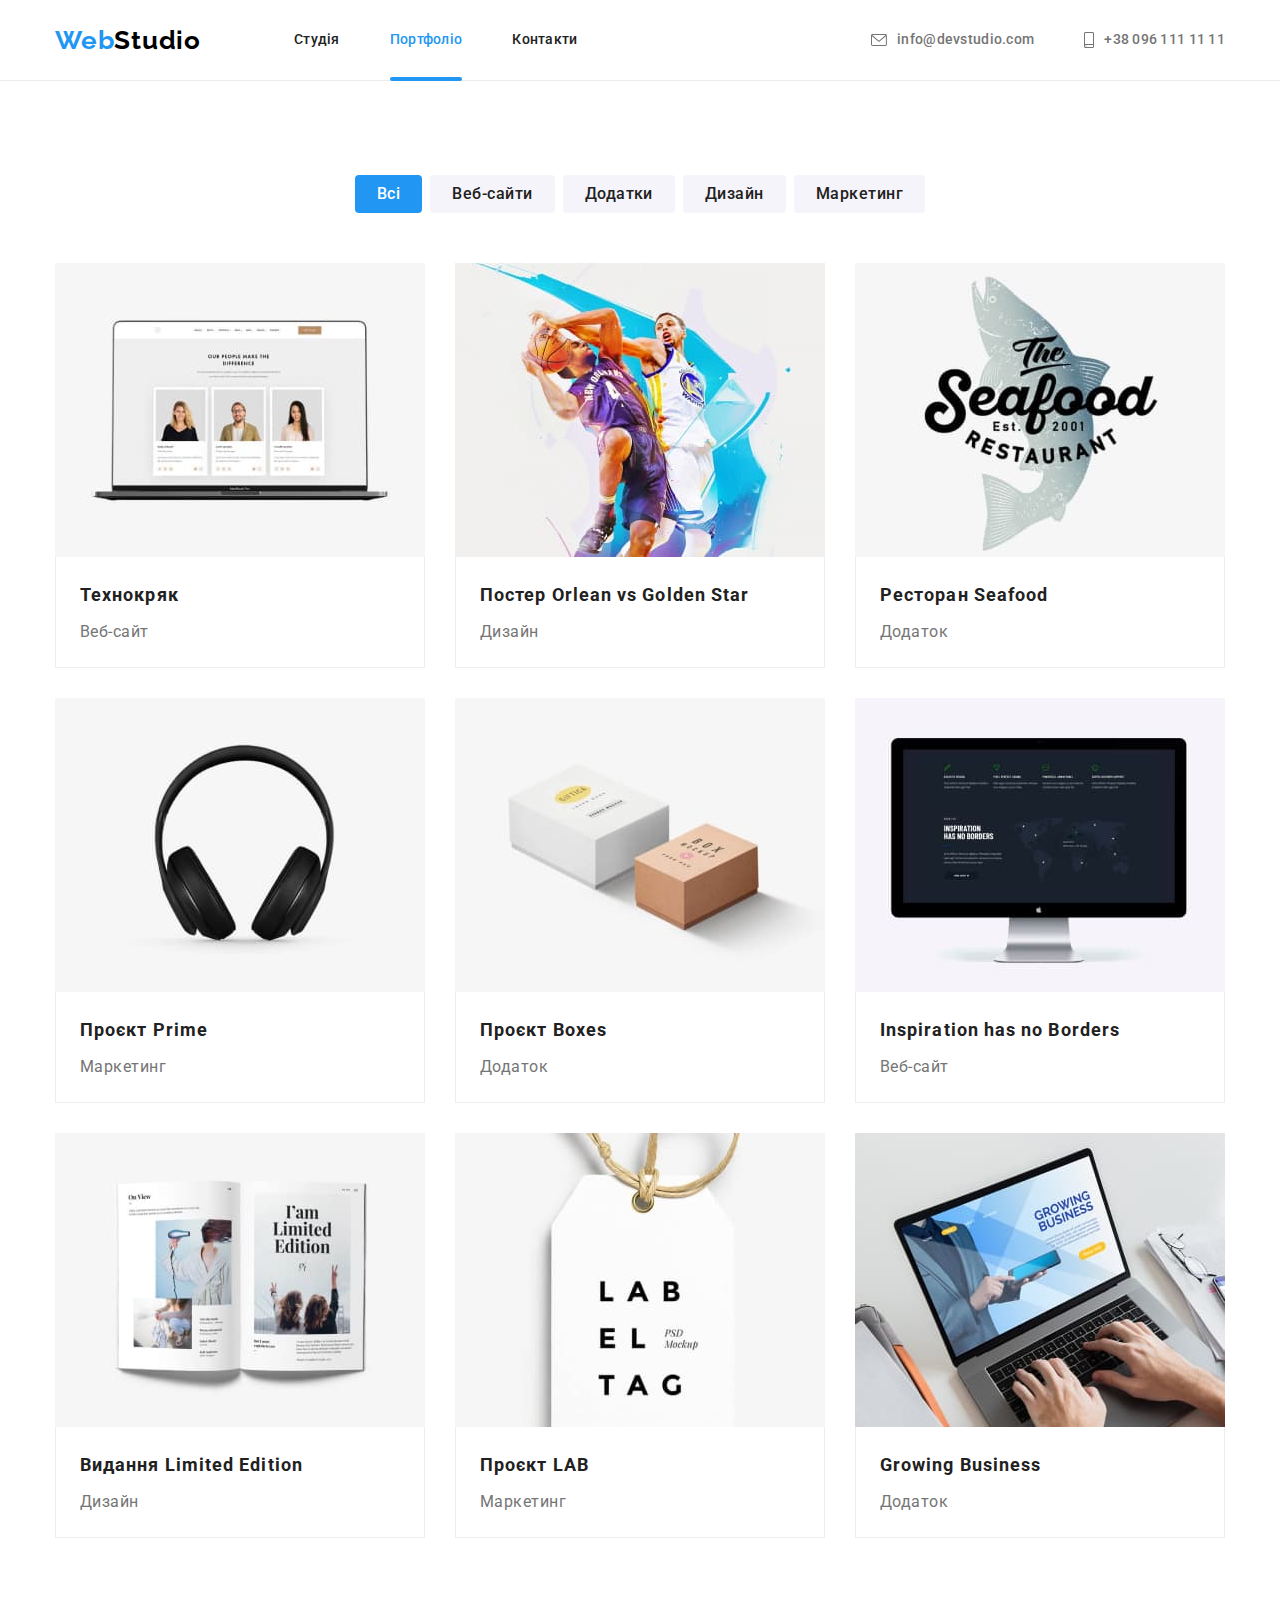
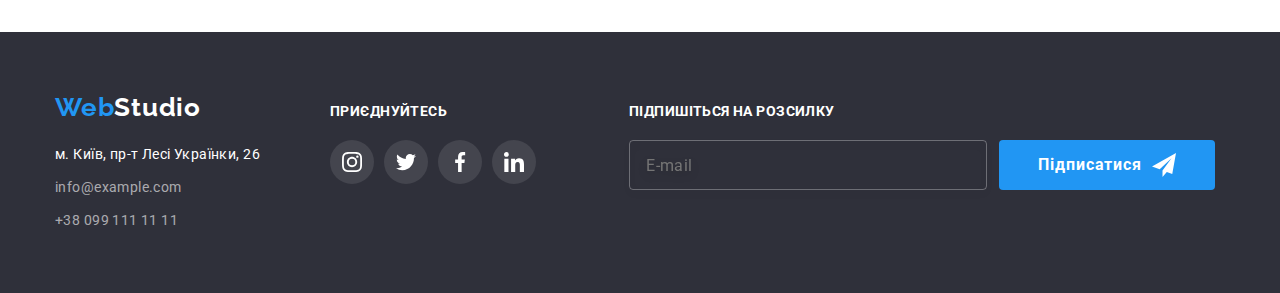
==== portfolio.html @ 273ee9b4 "HW6-v1" ====
<!DOCTYPE html>
<html lang="uk">
  <head>
    <meta charset="UTF-8" />
    <meta http-equiv="X-UA-Compatible" content="IE=edge" />
    <meta name="viewport" content="width=device-width, initial-scale=1.0" />
    <title>Document</title>
    <link
      href="https://fonts.googleapis.com/css2?family=Raleway:wght@700&family=Roboto:wght@400;500;700;900&display=swap"
      rel="stylesheet"
    />
    <link
      rel="stylesheet"
      href="https://cdnjs.cloudflare.com/ajax/libs/modern-normalize/1.1.0/modern-normalize.min.css"
    />
    <link rel="stylesheet" href="./css/styles.css" />
  </head>
  <body>
    <!--Head of page-->
    <header>
      <div class="container">
        <div class="navigation">
          <nav class="page-nav">
            <a class="logo link" lang="en" href="">
              Web<span class="logo-up">Studio</span></a
            >
            <ul class="site-nav list">
              <li class="item">
                <a class="link" href="./index.html">Студія</a>
              </li>
              <li class="item">
                <a class="link current" href="">Портфоліо</a>
              </li>
              <li class="item"><a class="link" href="">Контакти</a></li>
            </ul>
          </nav>
          <ul class="auth-nav list">
            <li class="item">
              <a class="link" href="mailto:info@devstudio.com">
                <svg width="16px" height="12px" class="icon-envelope">
                  <use href="./images/icons.svg#icon-envelope"></use>
                </svg>
                info@devstudio.com</a
              >
            </li>
            <li class="item">
              <a class="link" href="tel:+380961111111">
                <svg class="icon-tel" width="10" height="16">
                  <use href="./images/icons.svg#icon-smartphone"></use>
                </svg>
                +38 096 111 11 11</a
              >
            </li>
          </ul>
        </div>
      </div>
    </header>
    <main>
      <section class="section-projects">
        <div class="container">
          <!-- Project examples  -->
          <h1 class="section-projects-title visually-hidden">
            Project examples
          </h1>
          <!--h1 to hide-->
          <!-- Filter -->
          <ul class="section-projects-list list">
            <li class="item">
              <button class="button-projects current-button" type="button">
                Всі
              </button>
            </li>
            <li class="item">
              <button class="button-projects" type="button">Веб-сайти</button>
            </li>
            <li class="item">
              <button class="button-projects" type="button">Додатки</button>
            </li>
            <li class="item">
              <button class="button-projects" type="button">Дизайн</button>
            </li>
            <li class="item">
              <button class="button-projects" type="button">Маркетинг</button>
            </li>
          </ul>

          <!-- Examples  -->
          <ul class="projects list">
            <li class="item">
              <a class="link link-portfolio" href="">
                <div class="overlay">
                  <img
                    src="./images/technjkryak.jpg"
                    alt="технокряк"
                    width="370"
                    height="294"
                  />
                  <p class="overlay-text">
                    Ресурс пропонує комплексні пропозиції з різним рівнем
                    функціоналу та сервісів. Все це дозволить відвідувачу
                    отримати вичерпні відомості про компанію чи приватну особу.
                  </p>
                </div>

                <div class="project-samples">
                  <h2 class="project-name">Технокряк</h2>
                  <p class="project-type">Веб-сайт</p>
                </div>
              </a>
            </li>
            <li class="item">
              <a class="link link-portfolio" href="">
                <div class="overlay">
                  <img
                    src="./images/orlean.jpg"
                    alt="орлеан"
                    width="370"
                    height="294"
                  />
                  <p class="overlay-text">Слава Україні!</p>
                </div>
                <div class="project-samples">
                  <h2 class="project-name">
                    Постер <span lang="en">Orlean vs Golden Star</span>
                  </h2>
                  <p class="project-type">Дизайн</p>
                </div>
              </a>
            </li>
            <li class="item">
              <a class="link link-portfolio" href="">
                <div class="overlay">
                  <img
                    src="./images/seafood.jpg"
                    alt="морепродукты"
                    width="370"
                    height="294"
                  />
                  <p class="overlay-text-yellow">Героям Слава!</p>
                </div>
                <div class="project-samples">
                  <h2 class="project-name">
                    Ресторан<span lang="en"> Seafood</span>
                  </h2>
                  <p class="project-type">Додаток</p>
                </div>
              </a>
            </li>
            <li class="item">
              <a class="link link-portfolio" href="">
                <img
                  src="./images/prime.jpg"
                  alt="прайм"
                  width="370"
                  height="294"
                />
                <div class="project-samples">
                  <h2 class="project-name">
                    Проєкт<span lang="en"> Prime</span>
                  </h2>
                  <p class="project-type">Маркетинг</p>
                </div>
              </a>
            </li>
            <li class="item">
              <a class="link link-portfolio" href="">
                <img
                  src="./images/boxes.jpg"
                  alt="коробки"
                  width="370"
                  height="294"
                />
                <div class="project-samples">
                  <h2 class="project-name">
                    Проєкт<span lang="en"> Boxes</span>
                  </h2>
                  <p class="project-type">Додаток</p>
                </div>
              </a>
            </li>
            <li class="item">
              <a class="link link-portfolio" href="">
                <img
                  src="./images/inspiration.jpg"
                  alt="вдохновение"
                  width="370"
                  height="294"
                />
                <div class="project-samples">
                  <h2 class="project-name" lang="en">
                    Inspiration has no Borders
                  </h2>
                  <p class="project-type">Веб-сайт</p>
                </div>
              </a>
            </li>
            <li class="item">
              <a class="link link-portfolio" href="">
                <img
                  src="./images/edition.jpg"
                  alt="издание"
                  width="370"
                  height="294"
                />
                <div class="project-samples">
                  <h2 class="project-name">
                    Видання<span lang="en"> Limited Edition</span>
                  </h2>
                  <p class="project-type">Дизайн</p>
                </div>
              </a>
            </li>
            <li class="item">
              <a class="link link-portfolio" href="">
                <img
                  src="./images/lab.jpg"
                  alt="лаборатория"
                  width="370"
                  height="294"
                />
                <div class="project-samples">
                  <h2 class="project-name">
                    Проєкт<span lang="en"> LAB</span>
                  </h2>
                  <p class="project-type">Маркетинг</p>
                </div>
              </a>
            </li>
            <li class="item">
              <a class="link link-portfolio" href="">
                <img
                  src="./images/growing.jpg"
                  alt="рост бизнеса"
                  width="370"
                  height="294"
                />
                <div class="project-samples">
                  <h2 class="project-name" lang="en">Growing Business</h2>
                  <p class="project-type">Додаток</p>
                </div>
              </a>
            </li>
          </ul>
        </div>
      </section>
    </main>
    <footer class="contacts">
      <div class="container contacts-page">
        <div class="contacts-wrap">
          <div class="logo-bottom">
            <a class="logo link" lang="en" href=""
              >Web<span class="logo-end">Studio</span></a
            >
          </div>
          <!--Contacts-->
          <address class="adress">
            <ul class="contacts-list list">
              <li class="map">
                <a
                  class="link"
                  href="https://goo.gl/maps/4PBvdfhSK9omXk1a7"
                  target="_blank"
                  rel="noopener noreferrer nofollow"
                  >м. Київ, пр-т Лесі Українки, 26</a
                >
              </li>
              <li class="mail">
                <a class="link" href="mailto:info@example.com"
                  >info@example.com</a
                >
              </li>
              <li class="tel">
                <a class="link" href="tel:+380991111111">+38 099 111 11 11</a>
              </li>
            </ul>
          </address>
        </div>
        <!-- Social links -->
        <div class="connect">
          <p class="connect-title">Приєднуйтесь</p>
          <ul class="pictograms list">
            <li class="pictogram-item">
              <a class="pict-link bottom-link" href="">
                <svg class="pict-bottom" width="20px" height="20px">
                  <use href="./images/icons.svg#icon-instagram"></use>
                </svg>
              </a>
            </li>
            <li class="pictogram-item">
              <a class="pict-link bottom-link" href="">
                <svg class="pict-bottom" width="20px" height="20px">
                  <use href="./images/icons.svg#icon-twitter"></use>
                </svg>
              </a>
            </li>
            <li class="pictogram-item">
              <a class="pict-link bottom-link" href="">
                <svg class="pict-bottom" width="20px" height="20px">
                  <use href="./images/icons.svg#icon-facebook"></use>
                </svg>
              </a>
            </li>
            <li class="pictogram-item">
              <a class="pict-link bottom-link" href="">
                <svg class="pict-bottom" width="20px" height="20px">
                  <use href="./images/icons.svg#icon-linkedin"></use>
                </svg>
              </a>
            </li>
          </ul>
        </div>
        <form class="subscription-form" action="">
          <p class="subscription-title">Підпишіться на розсилку</p>
          <div class="subscription-wrap">
            <label for="">
              <input
                class="subscription-input"
                type="email"
                name="email"
                placeholder="E-mail"
              />
            </label>
            <button class="button button-subscribe" type="submit">
              Підписатися
            </button>
          </div>
        </form>
      </div>
    </footer>
  </body>
</html>
---- css/styles.css ----
/* back-ground color main #FFFFFF
/* back-ground color secondary #2F303A  */
/* text color main #757575 */
/* text color hero #FFFFFF */
/* text color headers #212121 */
/* text color logo #000000 */
/* text color accent #2196F3 */
/* back-ground color secondary (and buttons) #F5F4FA */


:root {
  --text-color-main: #757575;
  --text-color-accent: #2196f3;
  --text-color-headers: #212121;
  --back-ground-color-main: #ffffff;
  --back-ground-color-secondary: #2f303a;
  --back-ground-color-third: #f5f4fa;
  --text-color-logo: #000000;
}

body {
  color: var(--text-color-main);
  background-color: var(--back-ground-color-main);
  font-family: Roboto, sans-serif;
  }

/* Exeptions */
.link {
  text-decoration: none;
}
.list {
  padding: 0;
  margin: 0;
  list-style: none;
}
.visually-hidden {
  position: absolute;
  white-space: nowrap;
  width: 1px;
  height: 1px;
  overflow: hidden;
  border: 0;
  padding: 0;
  clip: rect(0 0 0 0);
  clip-path: inset(50%);
  margin: -1px;
}

h1,
h2,
h3,
ul,
p {
  margin: 0;
  padding: 0;
}

img {
  display: block;
  max-width: 100%;
  height: auto;
}

/* Site navigation  */

.container {
  width: 1200px;
  padding-left: 15px;
  padding-right: 15px;
  margin: 0 auto;
}

header {
  border-bottom: 1px solid #ECECEC;
}

.logo {
  margin-right: 93px;
  padding-top: 24px;
  padding-bottom: 24px;

  color: var(--text-color-accent);
  font-family: Raleway, sans-serif;
  font-weight: 700;
  font-size: 26px;
  line-height: 1.19;
  letter-spacing: 0.03em; 
}

.logo-end {
  color: var(--back-ground-color-main)
}

.page-nav .logo-up {
  color: var(--text-color-logo)
}

.page-nav {
display: flex;
align-items: center;
}

.site-nav .link:hover,
.site-nav .link:focus,
.auth-nav .link:hover,
.auth-nav .link:focus
{color: var(--text-color-accent)}

.site-nav,
.auth-nav {
  display: flex;
  align-items: center;

  font-weight: 500;
  line-height: 1.14;
  letter-spacing: 0.02em;
  font-size: 14px;
}

.site-nav .link {
  display: block;
  padding-top: 32px;
  padding-bottom: 32px;

  color: var(--text-color-headers);

  transition: color 250ms cubic-bezier(0.4, 0, 0.2, 1);
}

.site-nav .link.current {
  color: var(--text-color-accent);
}

.site-nav .item {
  position: relative;
}

.current::after {
  position: absolute;
  bottom: -1px;
  left: 0;

  content: "";
  width: 100%;
  height: 4px;
  background-color: var(--text-color-accent);
  border-radius: 2px;
}

.site-nav .item:not(:last-child) {
  margin-right: 50px;
}

.auth-nav {
  margin-left: auto;
}

.auth-nav .link {
  display: flex;
  align-items: center;
  padding-top: 32px;
  padding-bottom: 32px;

  color: var(--text-color-main);

  transition: color 250ms cubic-bezier(0.4, 0, 0.2, 1);
}

.auth-nav .item + .item {
  margin-left: 50px;
}

.navigation {
  display: flex;
}

.icon-envelope,
.icon-tel {
  margin-right: 10px;
  fill: currentColor;
}

.icon-envelope:hover,
.icon-tel:hover,
.icon-envelope:focus,
.icon-tel:focus {
  fill: var(--text-color-accent);
}



/* Hero  */
.section-hero {
  max-width: 1600px;
  height: 600px;
  margin-left: auto;
  margin-right: auto;
  background-image: linear-gradient(to right, rgba(47, 48, 58, 0.4), rgba(47, 48, 58, 0.4)),
  url(../images/background.jpg);
  background-color: #C4C4C4;
  background-size: cover;
  background-repeat: no-repeat;
  background-position: center;


  padding-top: 200px;
  padding-bottom: 200px;

  text-align: center;
}

.hero-title {
  margin-bottom: 30px;
  margin-left: auto;
  margin-right: auto;
  width: 696px;

  font-weight: 900;
  font-size: 44px;
  line-height: 1.36;
  letter-spacing: 0.06em;
  text-transform: uppercase;
  color: var(--back-ground-color-main);
}

.button {
  display: inline-block;
  min-width: 216px;
  border-radius: 4px;
  padding: 10px 32px;
  text-align: center;
  margin-right: auto;
  margin-left: auto;
  border: none;

  font-family: inherit;
  font-weight: 700;
  line-height: 1.88;
  letter-spacing: 0.06em;
  color: var(--back-ground-color-main);
  background-color: var(--text-color-accent);
  font-size: 16px;

  transition: background-color 250ms cubic-bezier(0.4, 0, 0.2, 1);
}

.button:hover,
.button:focus {
  background-color: #188ce8;
}

.backdrop.is-hidden {
  opacity: 0;
  pointer-events: none;
  }

.backdrop {
  position: fixed;
  top: 0;
  left: 0;
  background-color: rgba(0, 0, 0, 0.2);
  width: 100%;
  height: 100%;

  opacity: 1;
  transition: opacity 500ms cubic-bezier(0.4, 0, 0.2, 1);
  }

  .backdrop.is-hidden .modal {
  transform: translate(-50%, -50%) scale(0.5);
  }

.modal {
  position: absolute;
  top: 50%;
  left: 50%;

  padding: 8px 8px;
  min-width: 528px;
  min-height: 581px;
  
  background-color: var(--back-ground-color-main);
  box-shadow: 0px 1px 3px rgba(0, 0, 0, 0.12), 0px 1px 1px rgba(0, 0, 0, 0.14), 0px 2px 1px rgba(0, 0, 0, 0.2);
  border-radius: 4px; 

  transform: translate(-50%, -50%) scale(1) rotate(1turn);
  transition: transform 500ms cubic-bezier(0.4, 0, 0.2, 1);
}

.button-modal {
transition: fill 250ms cubic-bezier(0.4, 0, 0.2, 1);

  display: flex;
  align-items: center;
  justify-content: center;
  width: 30px;
  height: 30px;
  margin-left: auto;
  cursor: pointer;

  background: var(--back-ground-color-main);
  border: 1px solid rgba(0, 0, 0, 0.1);
  border-radius: 50%;
}

.button-modal:hover,
.button-modal:focus {
  fill: var(--text-color-accent);
}



/* Principles  */

.section-principles {
  padding-top: 94px;
  padding-bottom: 94px;
}

.principles {
  display: flex;
  justify-content: space-between;
  padding: 0;
}

.principles .items {
  flex-basis: calc((100% - 3 * 30px)/4);
  }

  .principles .items:not(:last-child) {
  margin-right: 30px;
  }

.principles-list-title {
  margin: 0px 0px 10px 0px;

  font-size: 14px;
  font-weight: 700;
  line-height: 1.14;
  letter-spacing: 0.03em;
  text-transform: uppercase;
  color: var(--text-color-headers);
}

.principles-list {
  margin: 0;

  line-height: 1.71;
  letter-spacing: 0.03em;
  color: var(--text-color-main);
  font-size: 14px;
}

.thumb {
  display: flex;
  align-items: center;
  justify-content: center;
  flex-basis: calc((100% - 3 * 30px) / 4);
  height: 120px;
  background-color: var(--back-ground-color-third);
  margin-bottom: 30px;
}

.prin-first::before {
    background-image: url(../images/prin-first.svg);
}
.prin-second::before {
    background-image: url(../images/prin-second.svg);
}
.prin-third::before {
    background-image: url(../images/prin-third.svg);
}
.prin-fourth::before {
    background-image: url(../images/astronaut.svg);
}



/* Activity and comand  */

/* Activity  */
.section-activity {
padding-bottom: 94px;
}

.section-title {
  margin-bottom: 50px;

  font-weight: 700;
  font-size: 36px;
  line-height: 1.17;
  text-align: center;
  letter-spacing: 0.03em;
  color: var(--text-color-headers);
}

.activity-list {
  display: flex;
  justify-content: space-between;
}

.activity-list .items {
  position: relative;

  flex-basis: calc((100% - 2 * 30px)/3);
}

.activity-list .items:not(:last-child) {
  margin-right: 30px;
}

.activity-list-text {
  position: absolute;
  bottom: 0;

  display: flex;
  align-items: center;
  justify-content: center;
  width: 100%;
  height: 70px;
  background-color: rgba(47, 48, 58, 0.8);

  font-weight: 700;
  font-size: 14px;
  line-height: 1.14;
  text-align: center;
  letter-spacing: 0.03em;
  text-transform: uppercase;
  color: var(--back-ground-color-main);
}



/* Comand  */

.section-comand {
  padding: 94px 0;
  background-color: var(--back-ground-color-third);
}

.designers {
  padding: 30px 32px;
}

.comand {
  display: flex;
  text-align: center;
}

.comand-item {
  flex-basis: calc((100% - 3 * 30px)/4);

  background-color: var(--back-ground-color-main);
  box-shadow: 0px 1px 3px rgba(0, 0, 0, 0.12), 0px 1px 1px rgba(0, 0, 0, 0.14), 0px 2px 1px rgba(0, 0, 0, 0.2);
border-radius: 0px 0px 4px 4px;
}

.comand-item:not(:last-child) {
  margin-right: 30px;
}

.section-comand-list {
  margin-bottom: 10px;

  font-weight: 500;
  line-height: 1.19;
  letter-spacing: 0.03em;
  color: var(--text-color-headers);
  font-size: 16px;
}

.comand-position {
  line-height: 1.19;
  letter-spacing: 0.03em;
  font-size: 16px;
  margin-bottom: 16px;
}

.pictograms {
  display: flex;
  align-items: center;
  justify-content: center;
  text-align: center;
  width: 206px;
}

.pictogram-item {
  display: flex;
  flex-basis: calc((100% - 10px * 3)/4);
  height: 44px;
  align-items: center;
  justify-content: center;
}

.pictogram-item:not(:last-child) {
  margin-right: 10px;

}

.pict-link {
  display: flex;
  align-items: center;
  justify-content: center;

  color: #AFB1B8;
  border-radius: 50%;
  width: 44px;
  height: 44px;

  transition: color 250ms cubic-bezier(0.4, 0, 0.2, 1), background-color 250ms cubic-bezier(0.4, 0, 0.2, 1);
}

.pict-link:hover,
.pict-link:focus {
  background-color: var(--text-color-accent);
  color: var(--back-ground-color-main);
}

.pict {
  fill: currentColor;
}
.pict-bottom {
  fill: var(--back-ground-color-main);
}



  /* Clients  */
.section-clients {
  padding: 94px 0;
}

.clients-list {
  display: flex;
}

.clients-list .item {
  flex-basis: calc((100% - 30px * 5) / 6);
  height: 92px;
}

.clients-list .item + .item {
  margin-left: 30px;
}


.client-link {
  display: flex;
  justify-content: center;
  align-items: center;
  width: 100%;
  height: 100%;

  color: #AFB1B8;
  border: 1px solid #AFB1B8;
  border-radius: 4px;
  outline: transparent;

  transition: border 250ms cubic-bezier(0.4, 0, 0.2, 1), background-color 250ms cubic-bezier(0.4, 0, 0.2, 1);
}

.client-link:hover,
.client-link:focus {
  color: var(--text-color-accent);
  border: 1px solid var(--text-color-accent);
}

.icon-link {
  width: 106px;
  height: 60px;
  fill: currentColor;
}



/* Footer  */

.logo-bottom {
  margin-right: auto;
  margin-bottom: 20px;
  margin-left: 0;
}

.logo-bottom .logo {
  padding: 0;
  margin-right: 0;
}

.contacts {
  padding-top: 60px;
  padding-bottom: 60px;

  background-color: var(--back-ground-color-secondary);
}

.adress {
  font-style: normal;
  font-size: 14px;
}

.contacts-list {
  padding: 0;

  line-height: 1.71;
  letter-spacing: 0.03em;
}

.contacts-list .link {
  color: rgba(255, 255, 255, 0.6);
}

.contacts-list .map {
  margin-bottom: 9px;
}

.contacts-list .map .link {
  color: var(--back-ground-color-main);
}

.contacts-list .mail {
  margin-bottom: 9px;
}

.map .link:hover,
.map .link:focus,
.mail .link:hover,
.mail .link:focus,
.tel .link:hover,
.tel .link:focus
{
  color: var(--text-color-accent);
}

.map .link,
.mail .link,
.tel .link {
transition: color 250ms cubic-bezier(0.4, 0, 0.2, 1);
}

.container-for-contacts {
  width: 1200px;
  padding-left: 15px;
  padding-right: 15px;
  margin-right: auto;
  margin-left: auto;
}

.connect-title {
  margin-bottom: 20px;

  font-weight: 700;
  font-size: 14px;
  line-height: 1.14;
  letter-spacing: 0.03em;
  text-transform: uppercase;
  color: var(--back-ground-color-main);
}

.contacts-page {
  display: flex;
  align-items: baseline;
}

.contacts-wrap {
  margin-right: 70px;
}

.bottom-link {
  background-color:rgba(255, 255, 255, 0.1);;
}

.connect .pictograms {
  padding-bottom: 0;
}


/* Subscription  */
.connect {
  margin-right: 93px;
}

.subscription-form {
  width: 570px;
  height: 86px;
}

.subscription-title {
  margin-bottom: 20px;
  
font-weight: 700;
font-size: 14px;
line-height: 1.14;
letter-spacing: 0.03em;
text-transform: uppercase;
color: var(--back-ground-color-main);
}

.button-subscribe {
  display: flex;
  align-items: center;
  justify-content: center;
  padding: 10px 28px;
  width: 200px;
  height: 50px;
  
}

.button-subscribe::after {
  content: "";
  background-image: url(../images/telegram.svg);
  background-size: contain;
  background-repeat: no-repeat;

  display: flex;
  width: 24px;
  height: 24px;
  margin-left: 10px;
}

.subscription-wrap {
  display: flex;
  align-items: center;
}

.subscription-input {
  transition: border-color 250ms cubic-bezier(0.4, 0, 0.2, 1);

  margin-right: 12px;
  padding: 15px 16px;
  width: 358px;
  height: 50px;
  border: 1px solid rgba(255, 255, 255, 0.3);
  filter: drop-shadow(0px 4px 4px rgba(0, 0, 0, 0.15));
  border-radius: 4px;

  background-color: inherit;

  font-family: 'Roboto';
  font-style: normal;
  font-weight: 400;
  font-size: 16px;
  line-height: 1.25;
  letter-spacing: 0.03em;
  color: rgba(255, 255, 255, 0.6);
}

.subscription-input:hover,
.subscription-input:focus {
  border-color: var(--text-color-accent);
}

/* MODAL  */

.modal-title {
  
font-weight: 700;
font-size: 20px;
line-height: 1.15;
text-align: center;
letter-spacing: 0.03em;
color: var(--text-color-headers);
}

.label-name,
.label-tel,
.label-email,
.label-coment {
  display: block;
}




/* PORTFOLIO CSS  */

/* Filter style  */

.section-projects {
  padding: 94px 0px;
}

.section-projects-list {
  display: flex;
  justify-content: center;
  margin-left: auto;
  margin-right: auto;
  margin-bottom: 50px;
}

.section-projects-list .item:not(:last-child) {
  margin-right: 8px;
}

.section-projects-list .current-button {
  background-color: var(--text-color-accent);
  color: var(--back-ground-color-main);
}

.button-projects {
  padding: 6px 22px;

  font-size: inherit;
  font-family: inherit;
  font-weight: 500;
  line-height: 1.62;
  text-align: center;
  letter-spacing: 0.03em;
  color: var(--text-color-headers);
  border-style: none;
  background-color: var(--back-ground-color-third);
  border-radius: 4px;

  transition: background-color 250ms cubic-bezier(0.4, 0, 0.2, 1);
}

.button-projects:hover,
.button-projects:focus {
  color: var(--back-ground-color-main);
  background-color: var(--text-color-accent);
  box-shadow: 0px 3px 1px rgba(0, 0, 0, 0.1), 0px 1px 2px rgba(0, 0, 0, 0.08), 0px 2px 2px rgba(0, 0, 0, 0.12);
}

.button-projects,
.button {
  cursor: pointer;
}

/* Picture style  */
.projects {
  display: flex;
  flex-wrap: wrap;
}

.projects .item {
  flex-basis: calc((100% - 2 * 30px)/3);
  margin-right: 30px;
  margin-bottom: 30px;
}

.projects .item:nth-child(3n) {
  margin-right: 0;
}

.projects .item:nth-last-child(-n + 3) {
  margin-bottom: 0;
}

.link-portfolio {
  display: block;

  transition: color 250ms cubic-bezier(0.4, 0, 0.2, 1);
}

.link-portfolio:hover,
.link-portfolio:focus {
  box-shadow: 0px 1px 1px rgba(0, 0, 0, 0.12), 0px 4px 4px rgba(0, 0, 0, 0.06), 1px 4px 6px rgba(0, 0, 0, 0.16);
}

.project-samples {
  padding: 20px 24px;
  border-bottom: 1px solid #EEEEEE;
  border-left: 1px solid #EEEEEE;
  border-right: 1px solid #EEEEEE;
}

.project-name {
  margin-bottom: 4px;

  font-weight: 700;
  font-size: 18px;
  line-height: 2;
  letter-spacing: 0.06em;
  color: var(--text-color-headers);
}

.project-type{
  line-height: 1.88;
  letter-spacing: 0.03em;
  color: var(--text-color-main);
}

.overlay {
  position: relative;
  overflow: hidden;
}

.overlay-text {
  position: absolute;
  bottom: -100%;
  background-color: rgba(33, 150, 243, 0.9);
  padding: 63px 24px;
  width: 100%;
  height: 100%;

  font-size: 18px;
  line-height: 1.56;
  letter-spacing: 0.03em;
  color: var(--back-ground-color-main);

  transition: transform 500ms cubic-bezier(0.4, 0, 0.2, 1);
}

.link-portfolio:hover .overlay-text,
.link-portfolio:focus .overlay-text {
  transform: translateY(-100%);
}

.overlay-text-yellow {
  position: absolute;
  bottom: -100%;
  background-color: rgba(243, 240, 33, 0.9);
  padding: 63px 24px;
  width: 100%;
  height: 100%;

  font-size: 18px;
  line-height: 1.56;
  letter-spacing: 0.03em;
  color: var(--text-color-accent);

  transition: transform 500ms cubic-bezier(0.4, 0, 0.2, 1);
}

.link-portfolio:hover .overlay-text-yellow,
.link-portfolio:focus .overlay-text-yellow {
  transform: translateY(-100%);
}
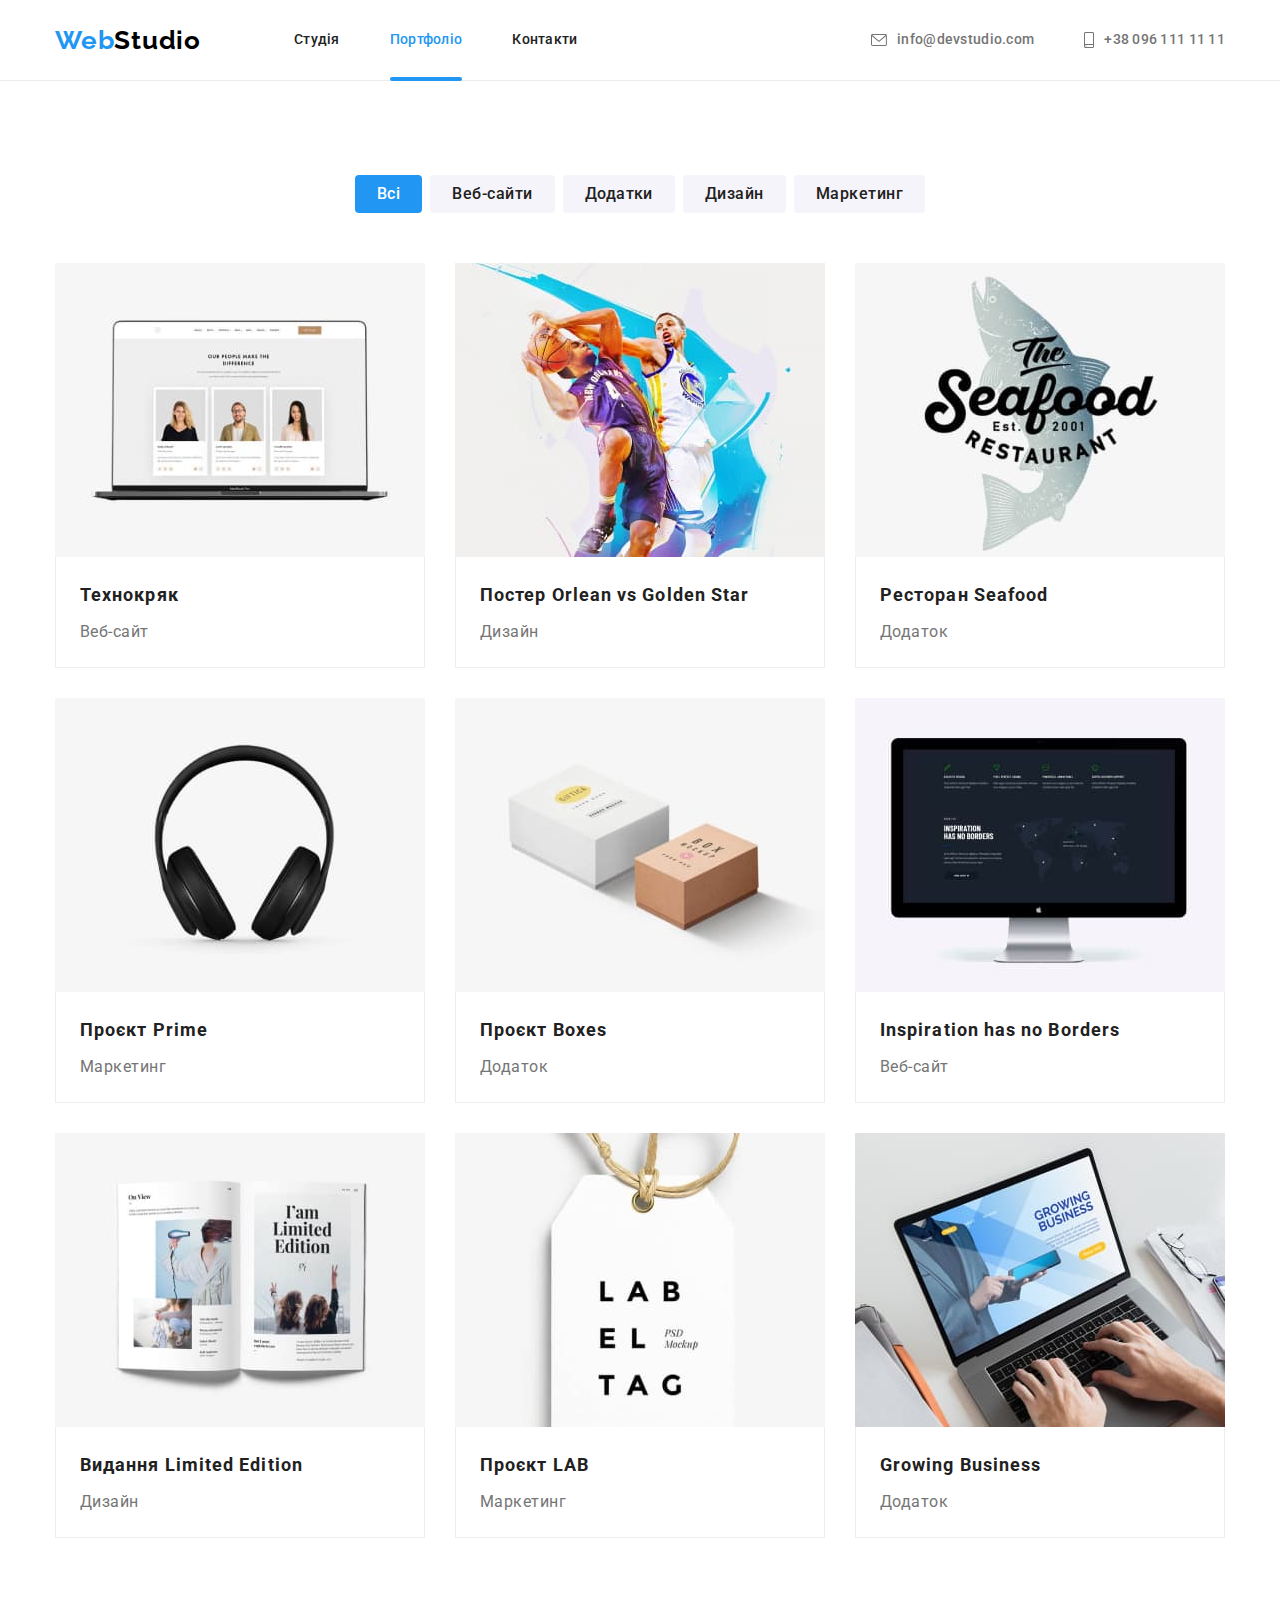
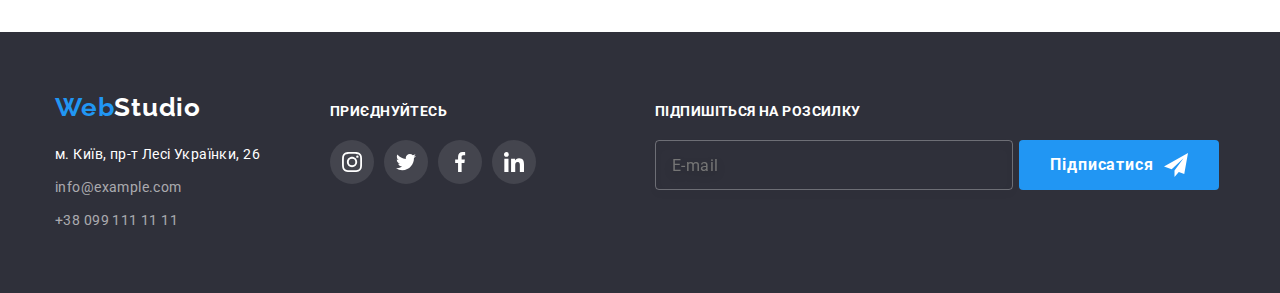
==== commit 1f076ddc: "HW6-v4" ====
--- a/portfolio.html
+++ b/portfolio.html
@@ -127,6 +127,7 @@
                 </div>
               </a>
             </li>
+
             <li class="item">
               <a class="link link-portfolio" href="">
                 <div class="overlay">
@@ -146,14 +147,18 @@
                 </div>
               </a>
             </li>
-            <li class="item">
-              <a class="link link-portfolio" href="">
-                <img
-                  src="./images/prime.jpg"
-                  alt="прайм"
-                  width="370"
-                  height="294"
-                />
+
+            <li class="item">
+              <a class="link link-portfolio" href="">
+                <div class="overlay">
+                  <img
+                    src="./images/prime.jpg"
+                    alt="прайм"
+                    width="370"
+                    height="294"
+                  />
+                  <p class="overlay-text">Слава Україні!</p>
+                </div>
                 <div class="project-samples">
                   <h2 class="project-name">
                     Проєкт<span lang="en"> Prime</span>
@@ -164,12 +169,15 @@
             </li>
             <li class="item">
               <a class="link link-portfolio" href="">
-                <img
-                  src="./images/boxes.jpg"
-                  alt="коробки"
-                  width="370"
-                  height="294"
-                />
+                <div class="overlay">
+                  <img
+                    src="./images/boxes.jpg"
+                    alt="коробки"
+                    width="370"
+                    height="294"
+                  />
+                  <p class="overlay-text">Слава Україні!</p>
+                </div>
                 <div class="project-samples">
                   <h2 class="project-name">
                     Проєкт<span lang="en"> Boxes</span>
@@ -180,12 +188,15 @@
             </li>
             <li class="item">
               <a class="link link-portfolio" href="">
-                <img
-                  src="./images/inspiration.jpg"
-                  alt="вдохновение"
-                  width="370"
-                  height="294"
-                />
+                <div class="overlay">
+                  <img
+                    src="./images/inspiration.jpg"
+                    alt="вдохновение"
+                    width="370"
+                    height="294"
+                  />
+                  <p class="overlay-text">Слава Україні!</p>
+                </div>
                 <div class="project-samples">
                   <h2 class="project-name" lang="en">
                     Inspiration has no Borders
@@ -196,12 +207,15 @@
             </li>
             <li class="item">
               <a class="link link-portfolio" href="">
-                <img
-                  src="./images/edition.jpg"
-                  alt="издание"
-                  width="370"
-                  height="294"
-                />
+                <div class="overlay">
+                  <img
+                    src="./images/edition.jpg"
+                    alt="издание"
+                    width="370"
+                    height="294"
+                  />
+                  <p class="overlay-text">Слава Україні!</p>
+                </div>
                 <div class="project-samples">
                   <h2 class="project-name">
                     Видання<span lang="en"> Limited Edition</span>
@@ -212,12 +226,15 @@
             </li>
             <li class="item">
               <a class="link link-portfolio" href="">
-                <img
-                  src="./images/lab.jpg"
-                  alt="лаборатория"
-                  width="370"
-                  height="294"
-                />
+                <div class="overlay">
+                  <img
+                    src="./images/lab.jpg"
+                    alt="лаборатория"
+                    width="370"
+                    height="294"
+                  />
+                  <p class="overlay-text">Слава Україні!</p>
+                </div>
                 <div class="project-samples">
                   <h2 class="project-name">
                     Проєкт<span lang="en"> LAB</span>
@@ -228,12 +245,15 @@
             </li>
             <li class="item">
               <a class="link link-portfolio" href="">
-                <img
-                  src="./images/growing.jpg"
-                  alt="рост бизнеса"
-                  width="370"
-                  height="294"
-                />
+                <div class="overlay">
+                  <img
+                    src="./images/growing.jpg"
+                    alt="рост бизнеса"
+                    width="370"
+                    height="294"
+                  />
+                  <p class="overlay-text">Слава Україні!</p>
+                </div>
                 <div class="project-samples">
                   <h2 class="project-name" lang="en">Growing Business</h2>
                   <p class="project-type">Додаток</p>
@@ -309,10 +329,10 @@
             </li>
           </ul>
         </div>
-        <form class="subscription-form" action="">
+        <div class="subscription-wrap">
           <p class="subscription-title">Підпишіться на розсилку</p>
-          <div class="subscription-wrap">
-            <label for="">
+          <form class="subscription-form">
+            <label>
               <input
                 class="subscription-input"
                 type="email"
@@ -323,8 +343,8 @@
             <button class="button button-subscribe" type="submit">
               Підписатися
             </button>
-          </div>
-        </form>
+          </form>
+        </div>
       </div>
     </footer>
   </body>
--- a/css/styles.css
+++ b/css/styles.css
@@ -19,31 +19,33 @@
 }
 
 body {
-  color: var(--text-color-main);
-  background-color: var(--back-ground-color-main);
-  font-family: Roboto, sans-serif;
-  }
-
-/* Exeptions */
+color: var(--text-color-main);
+background-color: var(--back-ground-color-main);
+font-family: Roboto, sans-serif;
+}
+
+/* ---------------------------------------------------------------Exeptions */
 .link {
-  text-decoration: none;
-}
+text-decoration: none;
+}
+
 .list {
-  padding: 0;
-  margin: 0;
-  list-style: none;
-}
+padding: 0;
+margin: 0;
+list-style: none;
+}
+
 .visually-hidden {
-  position: absolute;
-  white-space: nowrap;
-  width: 1px;
-  height: 1px;
-  overflow: hidden;
-  border: 0;
-  padding: 0;
-  clip: rect(0 0 0 0);
-  clip-path: inset(50%);
-  margin: -1px;
+position: absolute;
+white-space: nowrap;
+width: 1px;
+height: 1px;
+overflow: hidden;
+border: 0;
+padding: 0;
+clip: rect(0 0 0 0);
+clip-path: inset(50%);
+margin: -1px;
 }
 
 h1,
@@ -51,48 +53,49 @@
 h3,
 ul,
 p {
-  margin: 0;
-  padding: 0;
+margin: 0;
+padding: 0;
 }
 
 img {
-  display: block;
-  max-width: 100%;
-  height: auto;
-}
-
-/* Site navigation  */
+display: block;
+max-width: 100%;
+height: auto;
+}
+
+
+/* --------------------------------------------------Site navigation  */
 
 .container {
-  width: 1200px;
-  padding-left: 15px;
-  padding-right: 15px;
-  margin: 0 auto;
+width: 1200px;
+padding-left: 15px;
+padding-right: 15px;
+margin: 0 auto;
 }
 
 header {
-  border-bottom: 1px solid #ECECEC;
+border-bottom: 1px solid #ECECEC;
 }
 
 .logo {
-  margin-right: 93px;
-  padding-top: 24px;
-  padding-bottom: 24px;
-
-  color: var(--text-color-accent);
-  font-family: Raleway, sans-serif;
-  font-weight: 700;
-  font-size: 26px;
-  line-height: 1.19;
-  letter-spacing: 0.03em; 
+margin-right: 93px;
+padding-top: 24px;
+padding-bottom: 24px;
+
+color: var(--text-color-accent);
+font-family: Raleway, sans-serif;
+font-weight: 700;
+font-size: 26px;
+line-height: 1.19;
+letter-spacing: 0.03em; 
 }
 
 .logo-end {
-  color: var(--back-ground-color-main)
+color: var(--back-ground-color-main)
 }
 
 .page-nav .logo-up {
-  color: var(--text-color-logo)
+color: var(--text-color-logo)
 }
 
 .page-nav {
@@ -108,275 +111,276 @@
 
 .site-nav,
 .auth-nav {
-  display: flex;
-  align-items: center;
-
-  font-weight: 500;
-  line-height: 1.14;
-  letter-spacing: 0.02em;
-  font-size: 14px;
+display: flex;
+align-items: center;
+
+font-weight: 500;
+line-height: 1.14;
+letter-spacing: 0.02em;
+font-size: 14px;
 }
 
 .site-nav .link {
-  display: block;
-  padding-top: 32px;
-  padding-bottom: 32px;
-
-  color: var(--text-color-headers);
-
-  transition: color 250ms cubic-bezier(0.4, 0, 0.2, 1);
+display: block;
+padding-top: 32px;
+padding-bottom: 32px;
+
+color: var(--text-color-headers);
+
+transition: color 250ms cubic-bezier(0.4, 0, 0.2, 1);
 }
 
 .site-nav .link.current {
-  color: var(--text-color-accent);
+color: var(--text-color-accent);
 }
 
 .site-nav .item {
-  position: relative;
+position: relative;
 }
 
 .current::after {
-  position: absolute;
-  bottom: -1px;
-  left: 0;
-
-  content: "";
-  width: 100%;
-  height: 4px;
-  background-color: var(--text-color-accent);
-  border-radius: 2px;
+position: absolute;
+bottom: -1px;
+left: 0;
+
+content: "";
+width: 100%;
+height: 4px;
+background-color: var(--text-color-accent);
+border-radius: 2px;
 }
 
 .site-nav .item:not(:last-child) {
-  margin-right: 50px;
+margin-right: 50px;
 }
 
 .auth-nav {
-  margin-left: auto;
+margin-left: auto;
 }
 
 .auth-nav .link {
-  display: flex;
-  align-items: center;
-  padding-top: 32px;
-  padding-bottom: 32px;
-
-  color: var(--text-color-main);
-
-  transition: color 250ms cubic-bezier(0.4, 0, 0.2, 1);
+display: flex;
+align-items: center;
+padding-top: 32px;
+padding-bottom: 32px;
+
+color: var(--text-color-main);
+
+transition: color 250ms cubic-bezier(0.4, 0, 0.2, 1);
 }
 
 .auth-nav .item + .item {
-  margin-left: 50px;
+margin-left: 50px;
 }
 
 .navigation {
-  display: flex;
+display: flex;
 }
 
 .icon-envelope,
 .icon-tel {
-  margin-right: 10px;
-  fill: currentColor;
+margin-right: 10px;
+fill: currentColor;
 }
 
 .icon-envelope:hover,
 .icon-tel:hover,
 .icon-envelope:focus,
 .icon-tel:focus {
-  fill: var(--text-color-accent);
-}
-
-
-
-/* Hero  */
+fill: var(--text-color-accent);
+}
+
+
+
+/* --------------------------------------------------------Hero  */
 .section-hero {
-  max-width: 1600px;
-  height: 600px;
-  margin-left: auto;
-  margin-right: auto;
-  background-image: linear-gradient(to right, rgba(47, 48, 58, 0.4), rgba(47, 48, 58, 0.4)),
-  url(../images/background.jpg);
-  background-color: #C4C4C4;
-  background-size: cover;
-  background-repeat: no-repeat;
-  background-position: center;
-
-
-  padding-top: 200px;
-  padding-bottom: 200px;
-
-  text-align: center;
+max-width: 1600px;
+height: 600px;
+margin-left: auto;
+margin-right: auto;
+background-image: linear-gradient(to right, rgba(47, 48, 58, 0.4), rgba(47, 48, 58, 0.4)),
+url(../images/background.jpg);
+background-color: #C4C4C4;
+background-size: cover;
+background-repeat: no-repeat;
+background-position: center;
+
+padding-top: 200px;
+padding-bottom: 200px;
+
+text-align: center;
 }
 
 .hero-title {
-  margin-bottom: 30px;
-  margin-left: auto;
-  margin-right: auto;
-  width: 696px;
-
-  font-weight: 900;
-  font-size: 44px;
-  line-height: 1.36;
-  letter-spacing: 0.06em;
-  text-transform: uppercase;
-  color: var(--back-ground-color-main);
+margin-bottom: 30px;
+margin-left: auto;
+margin-right: auto;
+width: 696px;
+
+font-weight: 900;
+font-size: 44px;
+line-height: 1.36;
+letter-spacing: 0.06em;
+text-transform: uppercase;
+color: var(--back-ground-color-main);
 }
 
 .button {
-  display: inline-block;
-  min-width: 216px;
-  border-radius: 4px;
-  padding: 10px 32px;
-  text-align: center;
-  margin-right: auto;
-  margin-left: auto;
-  border: none;
-
-  font-family: inherit;
-  font-weight: 700;
-  line-height: 1.88;
-  letter-spacing: 0.06em;
-  color: var(--back-ground-color-main);
-  background-color: var(--text-color-accent);
-  font-size: 16px;
-
-  transition: background-color 250ms cubic-bezier(0.4, 0, 0.2, 1);
+display: inline-block;
+min-width: 216px;
+border-radius: 4px;
+padding: 10px 32px;
+text-align: center;
+margin-right: auto;
+margin-left: auto;
+border: none;
+
+font-family: inherit;
+font-weight: 700;
+line-height: 1.88;
+letter-spacing: 0.06em;
+color: var(--back-ground-color-main);
+background-color: var(--text-color-accent);
+font-size: 16px;
+
+transition: background-color 250ms cubic-bezier(0.4, 0, 0.2, 1);
 }
 
 .button:hover,
 .button:focus {
-  background-color: #188ce8;
+background-color: #188ce8;
 }
 
 .backdrop.is-hidden {
-  opacity: 0;
-  pointer-events: none;
-  }
+opacity: 0;
+pointer-events: none;
+}
 
 .backdrop {
-  position: fixed;
-  top: 0;
-  left: 0;
-  background-color: rgba(0, 0, 0, 0.2);
-  width: 100%;
-  height: 100%;
-
-  opacity: 1;
-  transition: opacity 500ms cubic-bezier(0.4, 0, 0.2, 1);
-  }
-
-  .backdrop.is-hidden .modal {
-  transform: translate(-50%, -50%) scale(0.5);
-  }
+position: fixed;
+top: 0;
+left: 0;
+background-color: rgba(0, 0, 0, 0.2);
+width: 100%;
+height: 100%;
+
+opacity: 1;
+transition: opacity 500ms cubic-bezier(0.4, 0, 0.2, 1);
+}
+
+.backdrop.is-hidden .modal {
+transform: translate(-50%, -50%) scale(0.5);
+}
 
 .modal {
-  position: absolute;
-  top: 50%;
-  left: 50%;
-
-  padding: 8px 8px;
-  min-width: 528px;
-  min-height: 581px;
-  
-  background-color: var(--back-ground-color-main);
-  box-shadow: 0px 1px 3px rgba(0, 0, 0, 0.12), 0px 1px 1px rgba(0, 0, 0, 0.14), 0px 2px 1px rgba(0, 0, 0, 0.2);
-  border-radius: 4px; 
-
-  transform: translate(-50%, -50%) scale(1) rotate(1turn);
-  transition: transform 500ms cubic-bezier(0.4, 0, 0.2, 1);
+position: absolute;
+top: 50%;
+left: 50%;
+
+padding: 40px 40px;
+min-width: 528px;
+min-height: 581px;
+
+background-color: var(--back-ground-color-main);
+box-shadow: 0px 1px 3px rgba(0, 0, 0, 0.12), 0px 1px 1px rgba(0, 0, 0, 0.14), 0px 2px 1px rgba(0, 0, 0, 0.2);
+border-radius: 4px; 
+
+transform: translate(-50%, -50%) scale(1) rotate(1turn);
+transition: transform 500ms cubic-bezier(0.4, 0, 0.2, 1);
 }
 
 .button-modal {
 transition: fill 250ms cubic-bezier(0.4, 0, 0.2, 1);
-
-  display: flex;
-  align-items: center;
-  justify-content: center;
-  width: 30px;
-  height: 30px;
-  margin-left: auto;
-  cursor: pointer;
-
-  background: var(--back-ground-color-main);
-  border: 1px solid rgba(0, 0, 0, 0.1);
-  border-radius: 50%;
+position: absolute;
+top:8px;
+right: 8px;
+
+display: flex;
+align-items: center;
+justify-content: center;
+width: 30px;
+height: 30px;
+cursor: pointer;
+
+background: var(--back-ground-color-main);
+border: 1px solid rgba(0, 0, 0, 0.1);
+border-radius: 50%;
 }
 
 .button-modal:hover,
 .button-modal:focus {
-  fill: var(--text-color-accent);
-}
-
-
-
-/* Principles  */
+fill: var(--text-color-accent);
+}
+
+
+
+/* ----------------------------------------------------------------Principles  */
 
 .section-principles {
-  padding-top: 94px;
-  padding-bottom: 94px;
+padding-top: 94px;
+padding-bottom: 94px;
 }
 
 .principles {
-  display: flex;
-  justify-content: space-between;
-  padding: 0;
+display: flex;
+justify-content: space-between;
+padding: 0;
 }
 
 .principles .items {
-  flex-basis: calc((100% - 3 * 30px)/4);
-  }
-
-  .principles .items:not(:last-child) {
-  margin-right: 30px;
-  }
+flex-basis: calc((100% - 3 * 30px)/4);
+}
+
+.principles .items:not(:last-child) {
+margin-right: 30px;
+}
 
 .principles-list-title {
-  margin: 0px 0px 10px 0px;
-
-  font-size: 14px;
-  font-weight: 700;
-  line-height: 1.14;
-  letter-spacing: 0.03em;
-  text-transform: uppercase;
-  color: var(--text-color-headers);
+margin: 0px 0px 10px 0px;
+
+font-size: 14px;
+font-weight: 700;
+line-height: 1.14;
+letter-spacing: 0.03em;
+text-transform: uppercase;
+color: var(--text-color-headers);
 }
 
 .principles-list {
-  margin: 0;
-
-  line-height: 1.71;
-  letter-spacing: 0.03em;
-  color: var(--text-color-main);
-  font-size: 14px;
+margin: 0;
+
+line-height: 1.71;
+letter-spacing: 0.03em;
+color: var(--text-color-main);
+font-size: 14px;
 }
 
 .thumb {
-  display: flex;
-  align-items: center;
-  justify-content: center;
-  flex-basis: calc((100% - 3 * 30px) / 4);
-  height: 120px;
-  background-color: var(--back-ground-color-third);
-  margin-bottom: 30px;
+display: flex;
+align-items: center;
+justify-content: center;
+flex-basis: calc((100% - 3 * 30px) / 4);
+height: 120px;
+background-color: var(--back-ground-color-third);
+margin-bottom: 30px;
 }
 
 .prin-first::before {
-    background-image: url(../images/prin-first.svg);
+background-image: url(../images/prin-first.svg);
 }
 .prin-second::before {
-    background-image: url(../images/prin-second.svg);
+background-image: url(../images/prin-second.svg);
 }
 .prin-third::before {
-    background-image: url(../images/prin-third.svg);
+background-image: url(../images/prin-third.svg);
 }
 .prin-fourth::before {
-    background-image: url(../images/astronaut.svg);
-}
-
-
-
-/* Activity and comand  */
+background-image: url(../images/astronaut.svg);
+}
+
+
+
+/* ----------------------------------------------------------Activity and comand  */
 
 /* Activity  */
 .section-activity {
@@ -384,241 +388,239 @@
 }
 
 .section-title {
-  margin-bottom: 50px;
-
-  font-weight: 700;
-  font-size: 36px;
-  line-height: 1.17;
-  text-align: center;
-  letter-spacing: 0.03em;
-  color: var(--text-color-headers);
+margin-bottom: 50px;
+
+font-weight: 700;
+font-size: 36px;
+line-height: 1.17;
+text-align: center;
+letter-spacing: 0.03em;
+color: var(--text-color-headers);
 }
 
 .activity-list {
-  display: flex;
-  justify-content: space-between;
+display: flex;
+justify-content: space-between;
 }
 
 .activity-list .items {
-  position: relative;
-
-  flex-basis: calc((100% - 2 * 30px)/3);
+position: relative;
+
+flex-basis: calc((100% - 2 * 30px)/3);
 }
 
 .activity-list .items:not(:last-child) {
-  margin-right: 30px;
+margin-right: 30px;
 }
 
 .activity-list-text {
-  position: absolute;
-  bottom: 0;
-
-  display: flex;
-  align-items: center;
-  justify-content: center;
-  width: 100%;
-  height: 70px;
-  background-color: rgba(47, 48, 58, 0.8);
-
-  font-weight: 700;
-  font-size: 14px;
-  line-height: 1.14;
-  text-align: center;
-  letter-spacing: 0.03em;
-  text-transform: uppercase;
-  color: var(--back-ground-color-main);
-}
-
-
-
-/* Comand  */
+position: absolute;
+bottom: 0;
+
+display: flex;
+align-items: center;
+justify-content: center;
+width: 100%;
+height: 70px;
+background-color: rgba(47, 48, 58, 0.8);
+
+font-weight: 700;
+font-size: 14px;
+line-height: 1.14;
+text-align: center;
+letter-spacing: 0.03em;
+text-transform: uppercase;
+color: var(--back-ground-color-main);
+}
+
+
+
+/* -----------------------------------------------------------------Comand  */
 
 .section-comand {
-  padding: 94px 0;
-  background-color: var(--back-ground-color-third);
+padding: 94px 0;
+background-color: var(--back-ground-color-third);
 }
 
 .designers {
-  padding: 30px 32px;
+padding: 30px 32px;
 }
 
 .comand {
-  display: flex;
-  text-align: center;
+display: flex;
+text-align: center;
 }
 
 .comand-item {
-  flex-basis: calc((100% - 3 * 30px)/4);
-
-  background-color: var(--back-ground-color-main);
-  box-shadow: 0px 1px 3px rgba(0, 0, 0, 0.12), 0px 1px 1px rgba(0, 0, 0, 0.14), 0px 2px 1px rgba(0, 0, 0, 0.2);
+flex-basis: calc((100% - 3 * 30px)/4);
+
+background-color: var(--back-ground-color-main);
+box-shadow: 0px 1px 3px rgba(0, 0, 0, 0.12), 0px 1px 1px rgba(0, 0, 0, 0.14), 0px 2px 1px rgba(0, 0, 0, 0.2);
 border-radius: 0px 0px 4px 4px;
 }
 
 .comand-item:not(:last-child) {
-  margin-right: 30px;
+margin-right: 30px;
 }
 
 .section-comand-list {
-  margin-bottom: 10px;
-
-  font-weight: 500;
-  line-height: 1.19;
-  letter-spacing: 0.03em;
-  color: var(--text-color-headers);
-  font-size: 16px;
+margin-bottom: 10px;
+
+font-weight: 500;
+line-height: 1.19;
+letter-spacing: 0.03em;
+color: var(--text-color-headers);
+font-size: 16px;
 }
 
 .comand-position {
-  line-height: 1.19;
-  letter-spacing: 0.03em;
-  font-size: 16px;
-  margin-bottom: 16px;
+line-height: 1.19;
+letter-spacing: 0.03em;
+font-size: 16px;
+margin-bottom: 16px;
 }
 
 .pictograms {
-  display: flex;
-  align-items: center;
-  justify-content: center;
-  text-align: center;
-  width: 206px;
+display: flex;
+align-items: center;
+justify-content: center;
+text-align: center;
+width: 206px;
 }
 
 .pictogram-item {
-  display: flex;
-  flex-basis: calc((100% - 10px * 3)/4);
-  height: 44px;
-  align-items: center;
-  justify-content: center;
+display: flex;
+flex-basis: calc((100% - 10px * 3)/4);
+height: 44px;
+align-items: center;
+justify-content: center;
 }
 
 .pictogram-item:not(:last-child) {
-  margin-right: 10px;
-
+margin-right: 10px;
 }
 
 .pict-link {
-  display: flex;
-  align-items: center;
-  justify-content: center;
-
-  color: #AFB1B8;
-  border-radius: 50%;
-  width: 44px;
-  height: 44px;
-
-  transition: color 250ms cubic-bezier(0.4, 0, 0.2, 1), background-color 250ms cubic-bezier(0.4, 0, 0.2, 1);
+display: flex;
+align-items: center;
+justify-content: center;
+
+color: #AFB1B8;
+border-radius: 50%;
+width: 44px;
+height: 44px;
+
+transition: color 250ms cubic-bezier(0.4, 0, 0.2, 1), background-color 250ms cubic-bezier(0.4, 0, 0.2, 1);
 }
 
 .pict-link:hover,
 .pict-link:focus {
-  background-color: var(--text-color-accent);
-  color: var(--back-ground-color-main);
+background-color: var(--text-color-accent);
+color: var(--back-ground-color-main);
 }
 
 .pict {
-  fill: currentColor;
+fill: currentColor;
 }
 .pict-bottom {
-  fill: var(--back-ground-color-main);
-}
-
-
-
-  /* Clients  */
+fill: var(--back-ground-color-main);
+}
+
+
+
+ /* ----------------------------------------------------------Clients  */
 .section-clients {
-  padding: 94px 0;
+padding: 94px 0;
 }
 
 .clients-list {
-  display: flex;
+display: flex;
 }
 
 .clients-list .item {
-  flex-basis: calc((100% - 30px * 5) / 6);
-  height: 92px;
+flex-basis: calc((100% - 30px * 5) / 6);
+height: 92px;
 }
 
 .clients-list .item + .item {
-  margin-left: 30px;
-}
-
+margin-left: 30px;
+}
 
 .client-link {
-  display: flex;
-  justify-content: center;
-  align-items: center;
-  width: 100%;
-  height: 100%;
-
-  color: #AFB1B8;
-  border: 1px solid #AFB1B8;
-  border-radius: 4px;
-  outline: transparent;
-
-  transition: border 250ms cubic-bezier(0.4, 0, 0.2, 1), background-color 250ms cubic-bezier(0.4, 0, 0.2, 1);
+display: flex;
+justify-content: center;
+align-items: center;
+width: 100%;
+height: 100%;
+
+color: #AFB1B8;
+border: 1px solid #AFB1B8;
+border-radius: 4px;
+outline: transparent;
+
+transition: border 250ms cubic-bezier(0.4, 0, 0.2, 1), background-color 250ms cubic-bezier(0.4, 0, 0.2, 1);
 }
 
 .client-link:hover,
 .client-link:focus {
-  color: var(--text-color-accent);
-  border: 1px solid var(--text-color-accent);
+color: var(--text-color-accent);
+border: 1px solid var(--text-color-accent);
 }
 
 .icon-link {
-  width: 106px;
-  height: 60px;
-  fill: currentColor;
-}
-
-
-
-/* Footer  */
+width: 106px;
+height: 60px;
+fill: currentColor;
+}
+
+
+
+/* ---------------------------------------------------Footer  */
 
 .logo-bottom {
-  margin-right: auto;
-  margin-bottom: 20px;
-  margin-left: 0;
+margin-right: auto;
+margin-bottom: 20px;
+margin-left: 0;
 }
 
 .logo-bottom .logo {
-  padding: 0;
-  margin-right: 0;
+padding: 0;
+margin-right: 0;
 }
 
 .contacts {
-  padding-top: 60px;
-  padding-bottom: 60px;
-
-  background-color: var(--back-ground-color-secondary);
+padding-top: 60px;
+padding-bottom: 60px;
+
+background-color: var(--back-ground-color-secondary);
 }
 
 .adress {
-  font-style: normal;
-  font-size: 14px;
+font-style: normal;
+font-size: 14px;
 }
 
 .contacts-list {
-  padding: 0;
-
-  line-height: 1.71;
-  letter-spacing: 0.03em;
+padding: 0;
+
+line-height: 1.71;
+letter-spacing: 0.03em;
 }
 
 .contacts-list .link {
-  color: rgba(255, 255, 255, 0.6);
+color: rgba(255, 255, 255, 0.6);
 }
 
 .contacts-list .map {
-  margin-bottom: 9px;
+margin-bottom: 9px;
 }
 
 .contacts-list .map .link {
-  color: var(--back-ground-color-main);
+color: var(--back-ground-color-main);
 }
 
 .contacts-list .mail {
-  margin-bottom: 9px;
+margin-bottom: 9px;
 }
 
 .map .link:hover,
@@ -628,7 +630,7 @@
 .tel .link:hover,
 .tel .link:focus
 {
-  color: var(--text-color-accent);
+color: var(--text-color-accent);
 }
 
 .map .link,
@@ -638,55 +640,16 @@
 }
 
 .container-for-contacts {
-  width: 1200px;
-  padding-left: 15px;
-  padding-right: 15px;
-  margin-right: auto;
-  margin-left: auto;
+width: 1200px;
+padding-left: 15px;
+padding-right: 15px;
+margin-right: auto;
+margin-left: auto;
 }
 
 .connect-title {
-  margin-bottom: 20px;
-
-  font-weight: 700;
-  font-size: 14px;
-  line-height: 1.14;
-  letter-spacing: 0.03em;
-  text-transform: uppercase;
-  color: var(--back-ground-color-main);
-}
-
-.contacts-page {
-  display: flex;
-  align-items: baseline;
-}
-
-.contacts-wrap {
-  margin-right: 70px;
-}
-
-.bottom-link {
-  background-color:rgba(255, 255, 255, 0.1);;
-}
-
-.connect .pictograms {
-  padding-bottom: 0;
-}
-
-
-/* Subscription  */
-.connect {
-  margin-right: 93px;
-}
-
-.subscription-form {
-  width: 570px;
-  height: 86px;
-}
-
-.subscription-title {
-  margin-bottom: 20px;
-  
+margin-bottom: 20px;
+
 font-weight: 700;
 font-size: 14px;
 line-height: 1.14;
@@ -695,64 +658,109 @@
 color: var(--back-ground-color-main);
 }
 
+.contacts-page {
+display: flex;
+align-items: baseline;
+}
+
+.contacts-wrap {
+margin-right: 70px;
+}
+
+.bottom-link {
+background-color:rgba(255, 255, 255, 0.1);;
+}
+
+.connect .pictograms {
+padding-bottom: 0;
+}
+
+
+/* ---------------------------------------------------------------------Subscription  */
+
+.connect {
+margin-right: auto;
+}
+
+.subscription-wrap {
+width: 570px;
+height: 86px;
+}
+
+.subscription-form {
+display: flex;
+align-items: center;
+}
+
+.subscription-title {
+margin-bottom: 20px;
+
+font-weight: 700;
+font-size: 14px;
+line-height: 1.14;
+letter-spacing: 0.03em;
+text-transform: uppercase;
+color: var(--back-ground-color-main);
+}
+
 .button-subscribe {
-  display: flex;
-  align-items: center;
-  justify-content: center;
-  padding: 10px 28px;
-  width: 200px;
-  height: 50px;
-  
+display: flex;
+align-items: center;
+justify-content: center;
+padding: 10px 28px;
+min-width: 200px;
+height: 50px;
 }
 
 .button-subscribe::after {
-  content: "";
-  background-image: url(../images/telegram.svg);
-  background-size: contain;
-  background-repeat: no-repeat;
-
-  display: flex;
-  width: 24px;
-  height: 24px;
-  margin-left: 10px;
-}
-
-.subscription-wrap {
-  display: flex;
-  align-items: center;
+content: "";
+background-image: url(../images/telegram.svg);
+background-size: contain;
+background-repeat: no-repeat;
+
+display: flex;
+width: 24px;
+height: 24px;
+margin-left: 10px;
+}
+
+.label-subscription {
+  width: 358px;
+  margin-right: 12px;
 }
 
 .subscription-input {
-  transition: border-color 250ms cubic-bezier(0.4, 0, 0.2, 1);
-
-  margin-right: 12px;
-  padding: 15px 16px;
-  width: 358px;
-  height: 50px;
-  border: 1px solid rgba(255, 255, 255, 0.3);
-  filter: drop-shadow(0px 4px 4px rgba(0, 0, 0, 0.15));
-  border-radius: 4px;
-
-  background-color: inherit;
-
-  font-family: 'Roboto';
-  font-style: normal;
-  font-weight: 400;
-  font-size: 16px;
-  line-height: 1.25;
-  letter-spacing: 0.03em;
-  color: rgba(255, 255, 255, 0.6);
+transition: border-color 250ms cubic-bezier(0.4, 0, 0.2, 1);
+
+padding: 15px 16px;
+width: 358px;
+height: 50px;
+border: 1px solid rgba(255, 255, 255, 0.3);
+filter: drop-shadow(0px 4px 4px rgba(0, 0, 0, 0.15));
+border-radius: 4px;
+
+background-color: inherit;
+
+font-family: 'Roboto';
+font-style: normal;
+font-weight: 400;
+font-size: 16px;
+line-height: 1.25;
+letter-spacing: 0.03em;
+color: rgba(255, 255, 255, 0.6);
 }
 
 .subscription-input:hover,
 .subscription-input:focus {
-  border-color: var(--text-color-accent);
-}
-
-/* MODAL  */
+border-color: var(--text-color-accent);
+}
+
+/* ------------------------------------MODAL  */
+
 
 .modal-title {
-  
+margin-bottom: 12px;
+
 font-weight: 700;
 font-size: 20px;
 line-height: 1.15;
@@ -765,165 +773,321 @@
 .label-tel,
 .label-email,
 .label-coment {
-  display: block;
-}
-
-
-
-
-/* PORTFOLIO CSS  */
+display: block;
+position: relative;
+}
+
+.input-email,
+.input-tel,
+.input-name {
+display: block;
+width: 448px;
+height: 40px;
+padding: 12px 42px;
+margin-bottom: 10px;
+
+border: 1px solid rgba(33, 33, 33, 0.2);
+border-radius: 4px;
+
+transition: border-color 250ms cubic-bezier(0.4, 0, 0.2, 1), fill 250ms cubic-bezier(0.4, 0, 0.2, 1);
+
+outline: none;
+}
+
+.input-email:hover,
+.input-tel:hover,
+.input-name:hover,
+.input-area:hover,
+.input-email:focus,
+.input-tel:focus,
+.input-name:focus,
+.input-area:focus {
+border-color: var(--text-color-accent);
+}
+
+.input-name:hover + .name-icon,
+.input-name:focus + .name-icon {
+fill: var(--text-color-accent);
+}
+
+.input-tel:hover + .tel-icon,
+.input-tel:focus + .tel-icon{
+fill: var(--text-color-accent);
+}
+
+.input-email:hover + .email-icon,
+.input-email:focus + .email-icon{
+fill: var(--text-color-accent);
+}
+
+.input-area {
+display: block;
+width: 448px;
+height: 120px;
+padding: 12px 16px;
+margin-bottom: 20px;
+resize: none;
+
+border: 1px solid rgba(33, 33, 33, 0.2);
+border-radius: 4px;
+
+font-family: 'Roboto';
+font-style: normal;
+font-weight: 400;
+font-size: 12px;
+line-height: 1.17;
+letter-spacing: 0.01em;
+color: rgba(117, 117, 117, 0.5);
+
+transition: border-color 250ms cubic-bezier(0.4, 0, 0.2, 1);
+
+outline: none;
+}
+
+.email-title,
+.tel-title,
+.area-title {
+display: block;
+margin-bottom: 4px;
+
+font-size: 12px;
+line-height: 1.17;
+letter-spacing: 0.01em;
+color: var(--text-color-main);
+}
+
+.name-title {
+display: block;
+margin-bottom: 4px;
+
+font-size: 12px;
+line-height: 1.17;
+letter-spacing: 0.01em;
+color: var(--text-color-main);
+}
+
+.email-icon,
+.tel-icon,
+.name-icon {
+position: absolute;
+top: 50%;
+left: 15px;
+}
+
+.text-checkbox,
+.link-checkbox {
+font-size: 14px;
+line-height: 1.71;
+letter-spacing: 0.03em;
+}
+
+.text-checkbox {
+color: var(--text-color-main);
+}
+
+.link-checkbox {
+color: var(--text-color-accent);
+}
+
+.link-checkbox:hover,
+.link-checkbox:focus {
+  text-decoration: underline;
+}
+
+.label-checkbox {
+display: flex;
+align-items: center;
+justify-content: center;
+margin-bottom: 30px;
+}
+
+.icon-checkbox {
+display: inline-block;
+margin-right: 8px;
+width: 16px;
+height: 15px; 
+
+border: 2px solid var(--text-color-headers);
+border-radius: 2px;
+}
+
+.input-checkbox:checked + .icon-checkbox,
+.input-checkbox:focus + .icon-checkbox {
+background-image: url(/images/checkbox.svg);
+background-repeat: no-repeat;
+background-size: contain;
+width: 16px;
+height: 15px;
+
+border-color: var(--text-color-accent);
+background-color: var(--text-color-accent);
+}
+
+.button-modal-submit {
+display: flex;
+align-items: center;
+justify-content: center;
+
+box-shadow: 0px 4px 4px rgba(0, 0, 0, 0.15);
+border-radius: 4px;
+}
+
+
+
+
+/* ------------------------------------PORTFOLIO CSS  */
 
 /* Filter style  */
 
 .section-projects {
-  padding: 94px 0px;
+padding: 94px 0px;
 }
 
 .section-projects-list {
-  display: flex;
-  justify-content: center;
-  margin-left: auto;
-  margin-right: auto;
-  margin-bottom: 50px;
+display: flex;
+justify-content: center;
+margin-left: auto;
+margin-right: auto;
+margin-bottom: 50px;
 }
 
 .section-projects-list .item:not(:last-child) {
-  margin-right: 8px;
+margin-right: 8px;
 }
 
 .section-projects-list .current-button {
-  background-color: var(--text-color-accent);
-  color: var(--back-ground-color-main);
+background-color: var(--text-color-accent);
+color: var(--back-ground-color-main);
 }
 
 .button-projects {
-  padding: 6px 22px;
-
-  font-size: inherit;
-  font-family: inherit;
-  font-weight: 500;
-  line-height: 1.62;
-  text-align: center;
-  letter-spacing: 0.03em;
-  color: var(--text-color-headers);
-  border-style: none;
-  background-color: var(--back-ground-color-third);
-  border-radius: 4px;
-
-  transition: background-color 250ms cubic-bezier(0.4, 0, 0.2, 1);
+padding: 6px 22px;
+
+font-size: inherit;
+font-family: inherit;
+font-weight: 500;
+line-height: 1.62;
+text-align: center;
+letter-spacing: 0.03em;
+color: var(--text-color-headers);
+border-style: none;
+background-color: var(--back-ground-color-third);
+border-radius: 4px;
+
+transition: background-color 250ms cubic-bezier(0.4, 0, 0.2, 1);
 }
 
 .button-projects:hover,
 .button-projects:focus {
-  color: var(--back-ground-color-main);
-  background-color: var(--text-color-accent);
-  box-shadow: 0px 3px 1px rgba(0, 0, 0, 0.1), 0px 1px 2px rgba(0, 0, 0, 0.08), 0px 2px 2px rgba(0, 0, 0, 0.12);
+color: var(--back-ground-color-main);
+background-color: var(--text-color-accent);
+box-shadow: 0px 3px 1px rgba(0, 0, 0, 0.1), 0px 1px 2px rgba(0, 0, 0, 0.08), 0px 2px 2px rgba(0, 0, 0, 0.12);
 }
 
 .button-projects,
 .button {
-  cursor: pointer;
+cursor: pointer;
 }
 
 /* Picture style  */
 .projects {
-  display: flex;
-  flex-wrap: wrap;
+display: flex;
+flex-wrap: wrap;
 }
 
 .projects .item {
-  flex-basis: calc((100% - 2 * 30px)/3);
-  margin-right: 30px;
-  margin-bottom: 30px;
+flex-basis: calc((100% - 2 * 30px)/3);
+margin-right: 30px;
+margin-bottom: 30px;
 }
 
 .projects .item:nth-child(3n) {
-  margin-right: 0;
+margin-right: 0;
 }
 
 .projects .item:nth-last-child(-n + 3) {
-  margin-bottom: 0;
+margin-bottom: 0;
 }
 
 .link-portfolio {
-  display: block;
-
-  transition: color 250ms cubic-bezier(0.4, 0, 0.2, 1);
+display: block;
+
+transition: color 250ms cubic-bezier(0.4, 0, 0.2, 1);
 }
 
 .link-portfolio:hover,
 .link-portfolio:focus {
-  box-shadow: 0px 1px 1px rgba(0, 0, 0, 0.12), 0px 4px 4px rgba(0, 0, 0, 0.06), 1px 4px 6px rgba(0, 0, 0, 0.16);
+box-shadow: 0px 1px 1px rgba(0, 0, 0, 0.12), 0px 4px 4px rgba(0, 0, 0, 0.06), 1px 4px 6px rgba(0, 0, 0, 0.16);
 }
 
 .project-samples {
-  padding: 20px 24px;
-  border-bottom: 1px solid #EEEEEE;
-  border-left: 1px solid #EEEEEE;
-  border-right: 1px solid #EEEEEE;
+padding: 20px 24px;
+border-bottom: 1px solid #EEEEEE;
+border-left: 1px solid #EEEEEE;
+border-right: 1px solid #EEEEEE;
 }
 
 .project-name {
-  margin-bottom: 4px;
-
-  font-weight: 700;
-  font-size: 18px;
-  line-height: 2;
-  letter-spacing: 0.06em;
-  color: var(--text-color-headers);
+margin-bottom: 4px;
+
+font-weight: 700;
+font-size: 18px;
+line-height: 2;
+letter-spacing: 0.06em;
+color: var(--text-color-headers);
 }
 
 .project-type{
-  line-height: 1.88;
-  letter-spacing: 0.03em;
-  color: var(--text-color-main);
+line-height: 1.88;
+letter-spacing: 0.03em;
+color: var(--text-color-main);
 }
 
 .overlay {
-  position: relative;
-  overflow: hidden;
+position: relative;
+overflow: hidden;
 }
 
 .overlay-text {
-  position: absolute;
-  bottom: -100%;
-  background-color: rgba(33, 150, 243, 0.9);
-  padding: 63px 24px;
-  width: 100%;
-  height: 100%;
-
-  font-size: 18px;
-  line-height: 1.56;
-  letter-spacing: 0.03em;
-  color: var(--back-ground-color-main);
-
-  transition: transform 500ms cubic-bezier(0.4, 0, 0.2, 1);
+position: absolute;
+bottom: -100%;
+background-color: rgba(33, 150, 243, 0.9);
+padding: 63px 24px;
+width: 100%;
+height: 100%;
+
+font-size: 18px;
+line-height: 1.56;
+letter-spacing: 0.03em;
+color: var(--back-ground-color-main);
+
+transition: transform 500ms cubic-bezier(0.4, 0, 0.2, 1);
 }
 
 .link-portfolio:hover .overlay-text,
 .link-portfolio:focus .overlay-text {
-  transform: translateY(-100%);
+transform: translateY(-100%);
 }
 
 .overlay-text-yellow {
-  position: absolute;
-  bottom: -100%;
-  background-color: rgba(243, 240, 33, 0.9);
-  padding: 63px 24px;
-  width: 100%;
-  height: 100%;
-
-  font-size: 18px;
-  line-height: 1.56;
-  letter-spacing: 0.03em;
-  color: var(--text-color-accent);
-
-  transition: transform 500ms cubic-bezier(0.4, 0, 0.2, 1);
+position: absolute;
+bottom: -100%;
+background-color: rgba(243, 240, 33, 0.9);
+padding: 63px 24px;
+width: 100%;
+height: 100%;
+
+font-size: 18px;
+line-height: 1.56;
+letter-spacing: 0.03em;
+color: var(--text-color-accent);
+
+transition: transform 500ms cubic-bezier(0.4, 0, 0.2, 1);
 }
 
 .link-portfolio:hover .overlay-text-yellow,
 .link-portfolio:focus .overlay-text-yellow {
-  transform: translateY(-100%);
-}
-
-
+transform: translateY(-100%);
+}
+
+
